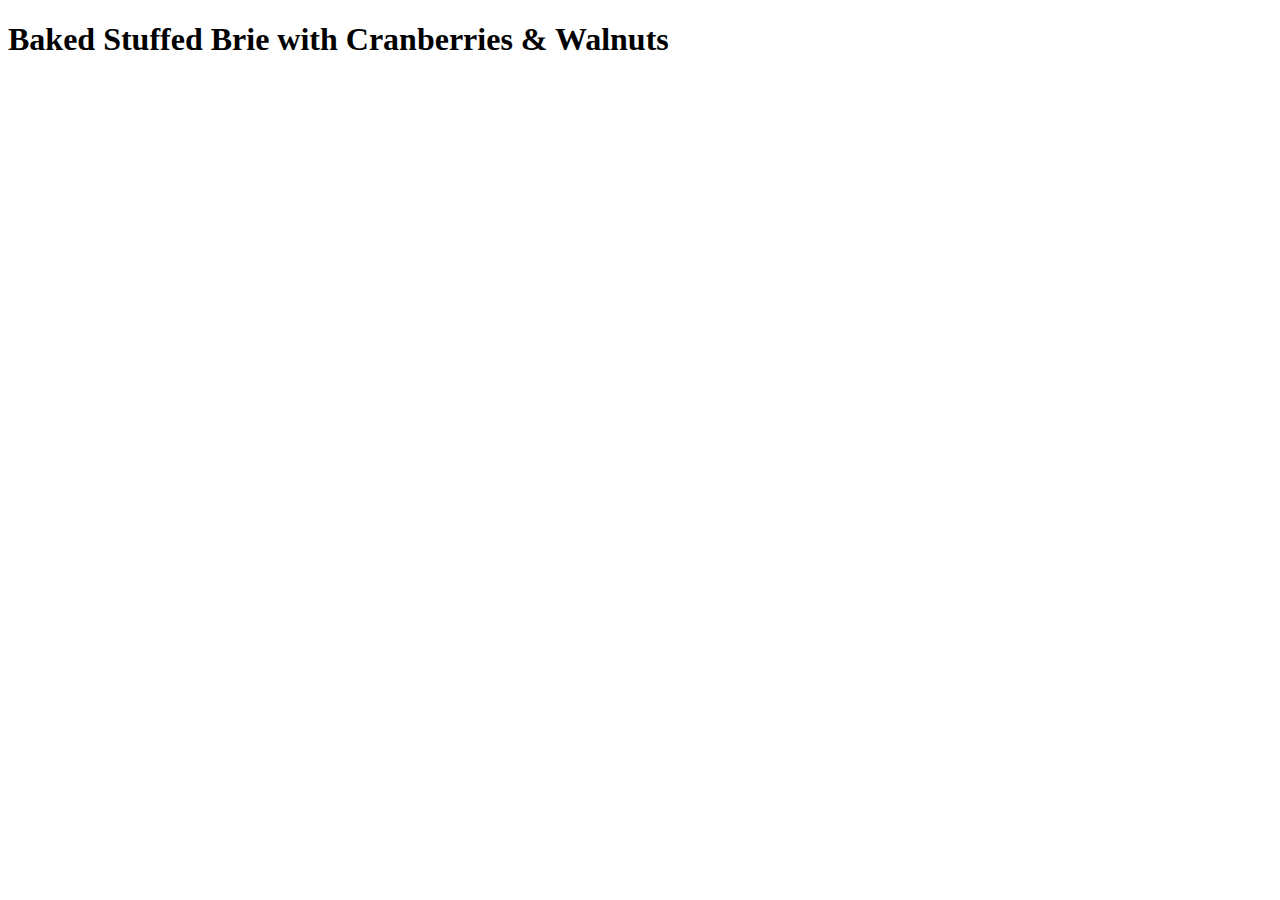
==== recipes/baked_brie.html @ 6686968e "Add recipe file to the website" ====
<!DOCTYPE html>
<html>
  <head>
    <meta charset="utf-8">
    <title>Odin Recipes | Christmas Baked Brie</title>
  </head>
  <body>
    <h1>
      Baked Stuffed Brie with Cranberries & Walnuts
    </h1>
</html>
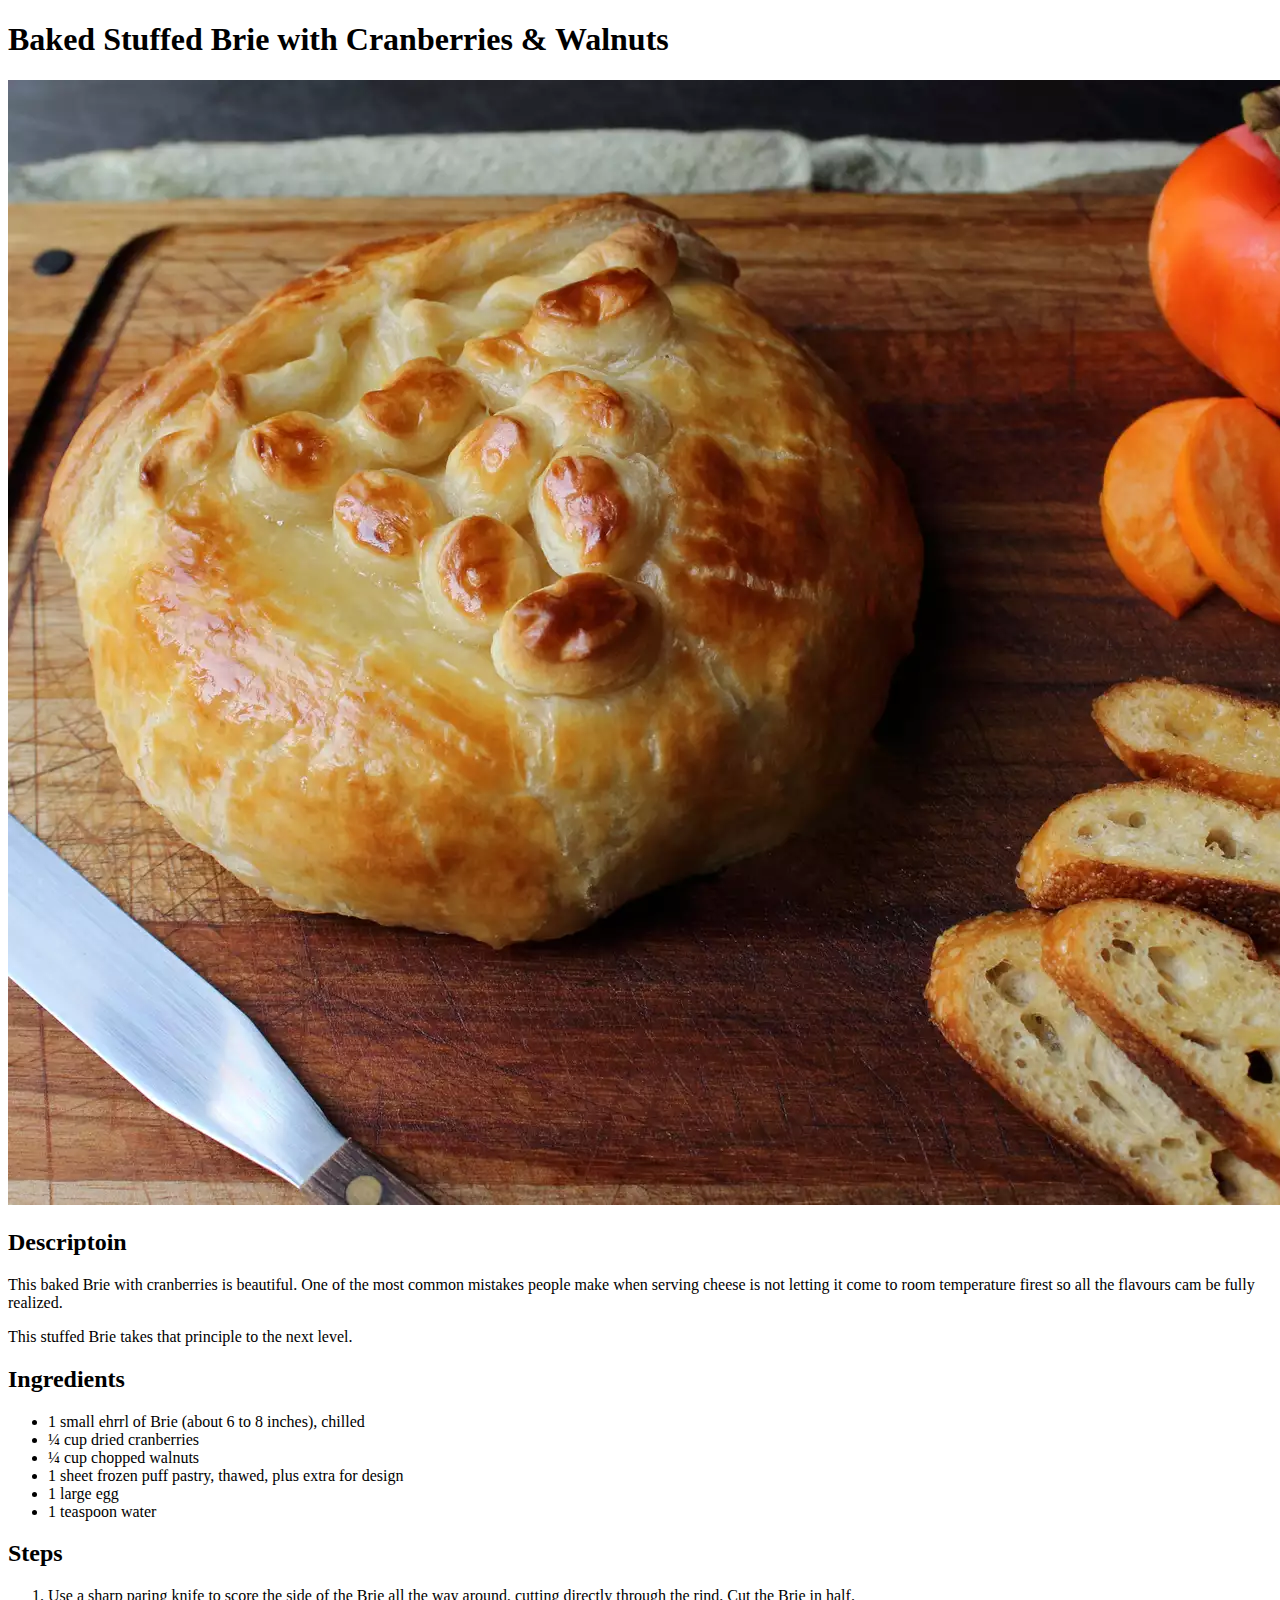
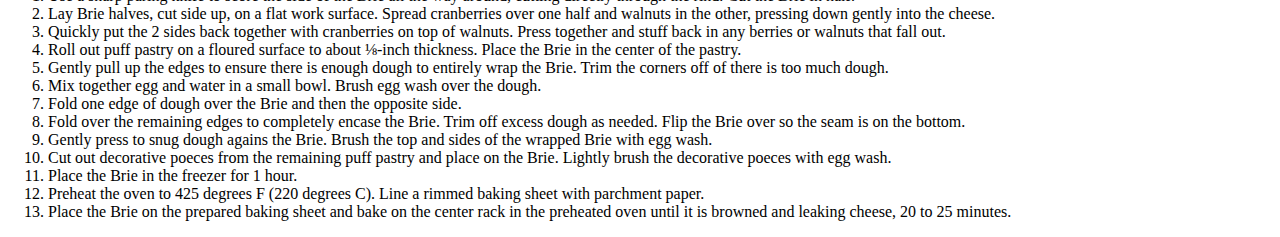
==== commit 09fa7dde: "Add the first recipe with associated image" ====
--- a/recipes/baked_brie.html
+++ b/recipes/baked_brie.html
@@ -8,4 +8,35 @@
     <h1>
       Baked Stuffed Brie with Cranberries & Walnuts
     </h1>
+    <img src="../img/baked_brie_finished.jpg" alt="The finished baked brie displayed on a wooden board">
+    <h2>Descriptoin</h2>
+    <p>This baked Brie with cranberries is beautiful. One of the most common mistakes people
+    make when serving cheese is not letting it come to room temperature firest so all the flavours cam be
+    fully realized.</p>
+    <p>This stuffed Brie takes that principle to the next level.</p>
+    <h2>Ingredients</h2>
+    <ul>
+      <li>1 small ehrrl of Brie (about 6 to 8 inches), chilled</li>
+      <li>&frac14; cup dried cranberries</li>
+      <li>&frac14; cup chopped walnuts</li>
+      <li>1 sheet frozen puff pastry, thawed, plus extra for design</li>
+      <li>1 large egg</li>
+      <li>1 teaspoon water</li>
+    </ul>
+    <h2>Steps</h2>
+    <ol>
+      <li>Use a sharp paring knife to score the side of the Brie all the way around, cutting directly through the rind. Cut the Brie in half.</li>
+      <li>Lay Brie halves, cut side up, on a flat work surface. Spread cranberries over one half and walnuts in the other, pressing down gently into the cheese.</li>
+      <li>Quickly put the 2 sides back together with cranberries on top of walnuts. Press together and stuff back in any berries or walnuts that fall out.</li>
+      <li>Roll out puff pastry on a floured surface to about &frac18;-inch thickness. Place the Brie in the center of the pastry.</li>
+      <li>Gently pull up the edges to ensure there is enough dough to entirely wrap the Brie. Trim the corners off of there is too much dough.</li>
+      <li>Mix together egg and water in a small bowl. Brush egg wash over the dough.</li>
+      <li>Fold one edge of dough over the Brie and then the opposite side.</li>
+      <li>Fold over the remaining edges to completely encase the Brie. Trim off excess dough as needed. Flip the Brie over so the seam is on the bottom.</li>
+      <li>Gently press to snug dough agains the Brie. Brush the top and sides of the wrapped Brie with egg wash.</li>
+      <li>Cut out decorative poeces from the remaining puff pastry and place on the Brie. Lightly brush the decorative poeces with egg wash.</li>
+      <li>Place the Brie in the freezer for 1 hour.</li>
+      <li>Preheat the oven to 425 degrees F (220 degrees C). Line a rimmed baking sheet with parchment paper.</li>
+      <li>Place the Brie on the prepared baking sheet and bake on the center rack in the preheated oven until it is browned and leaking cheese, 20 to 25 minutes.</li>
+    </ol>
 </html>
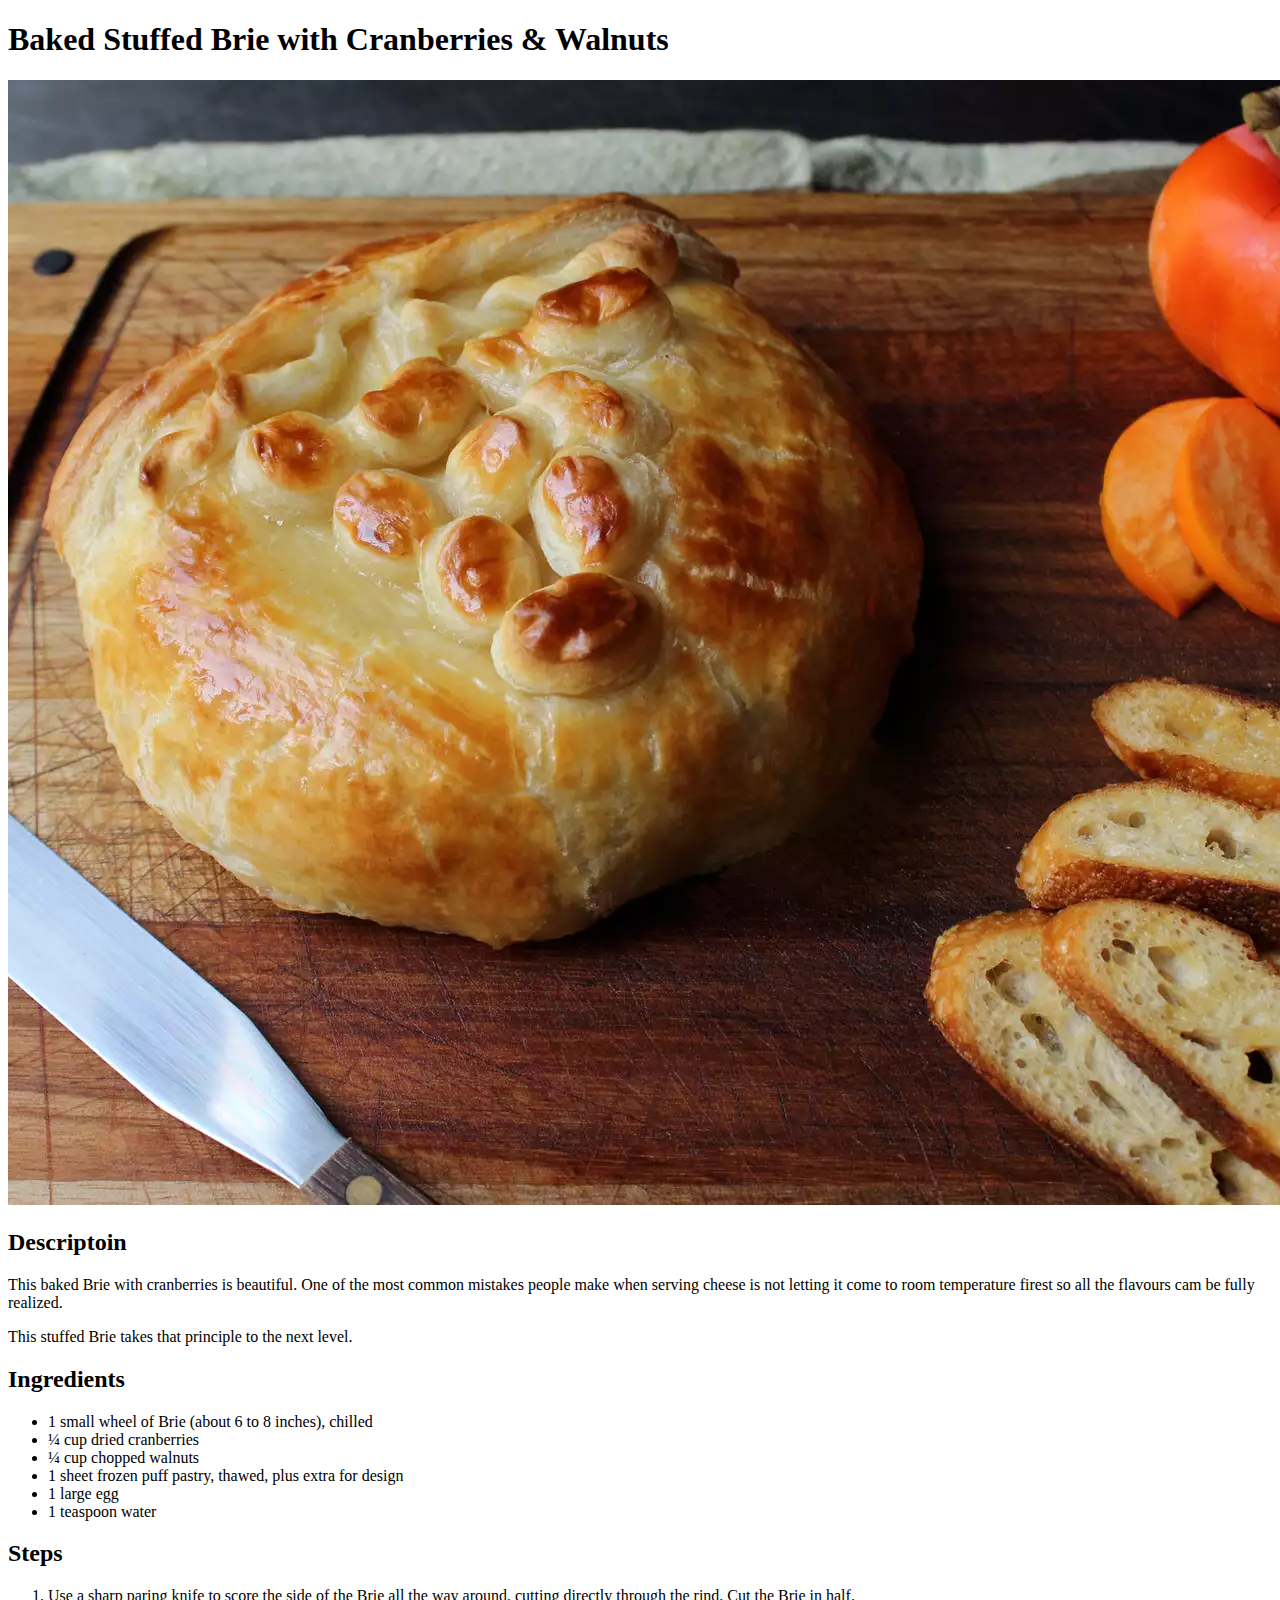
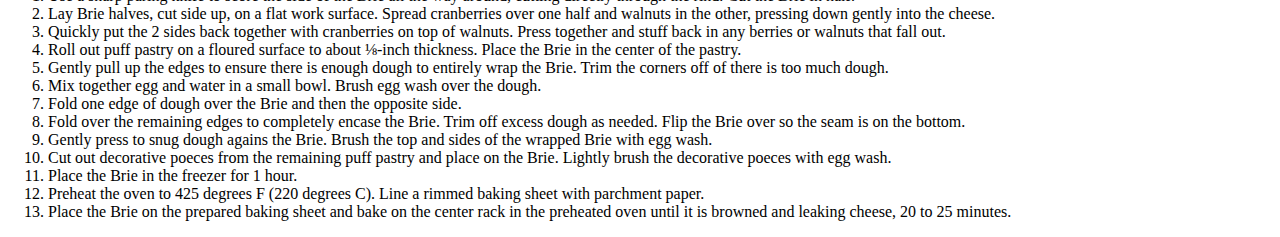
==== commit c98af77f: "Fix typo error it baked_brie.html" ====
--- a/recipes/baked_brie.html
+++ b/recipes/baked_brie.html
@@ -16,7 +16,7 @@
     <p>This stuffed Brie takes that principle to the next level.</p>
     <h2>Ingredients</h2>
     <ul>
-      <li>1 small ehrrl of Brie (about 6 to 8 inches), chilled</li>
+      <li>1 small wheel of Brie (about 6 to 8 inches), chilled</li>
       <li>&frac14; cup dried cranberries</li>
       <li>&frac14; cup chopped walnuts</li>
       <li>1 sheet frozen puff pastry, thawed, plus extra for design</li>
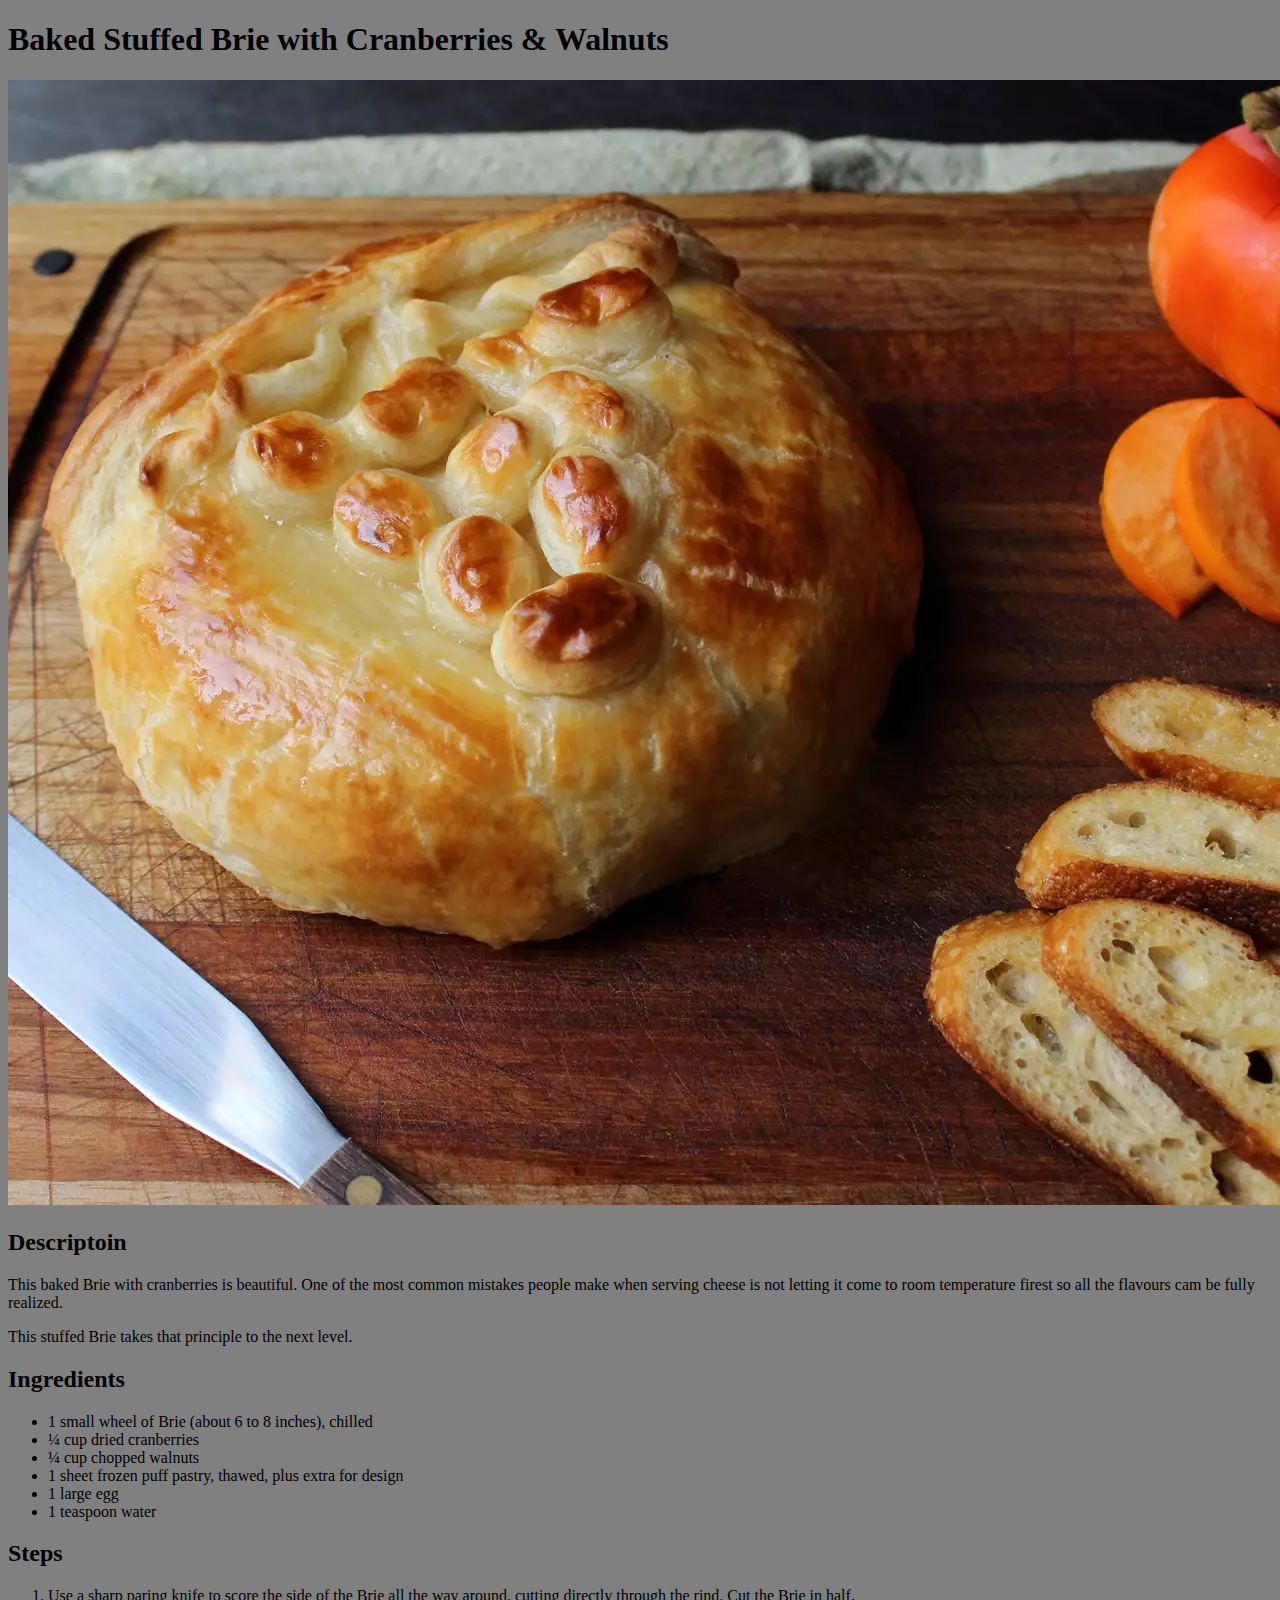
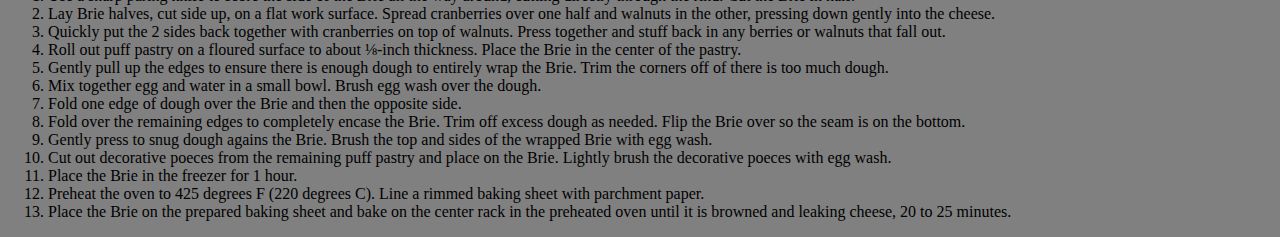
==== commit fc5c4d14: "Link the style.css file to the recipe pages" ====
--- a/recipes/baked_brie.html
+++ b/recipes/baked_brie.html
@@ -3,6 +3,7 @@
   <head>
     <meta charset="utf-8">
     <title>Odin Recipes | Christmas Baked Brie</title>
+    <link rel="stylesheet" href="../css/style.css">
   </head>
   <body>
     <h1>
--- a/css/style.css
+++ b/css/style.css
@@ -0,0 +1,3 @@
+body {
+  background-color: grey;
+}
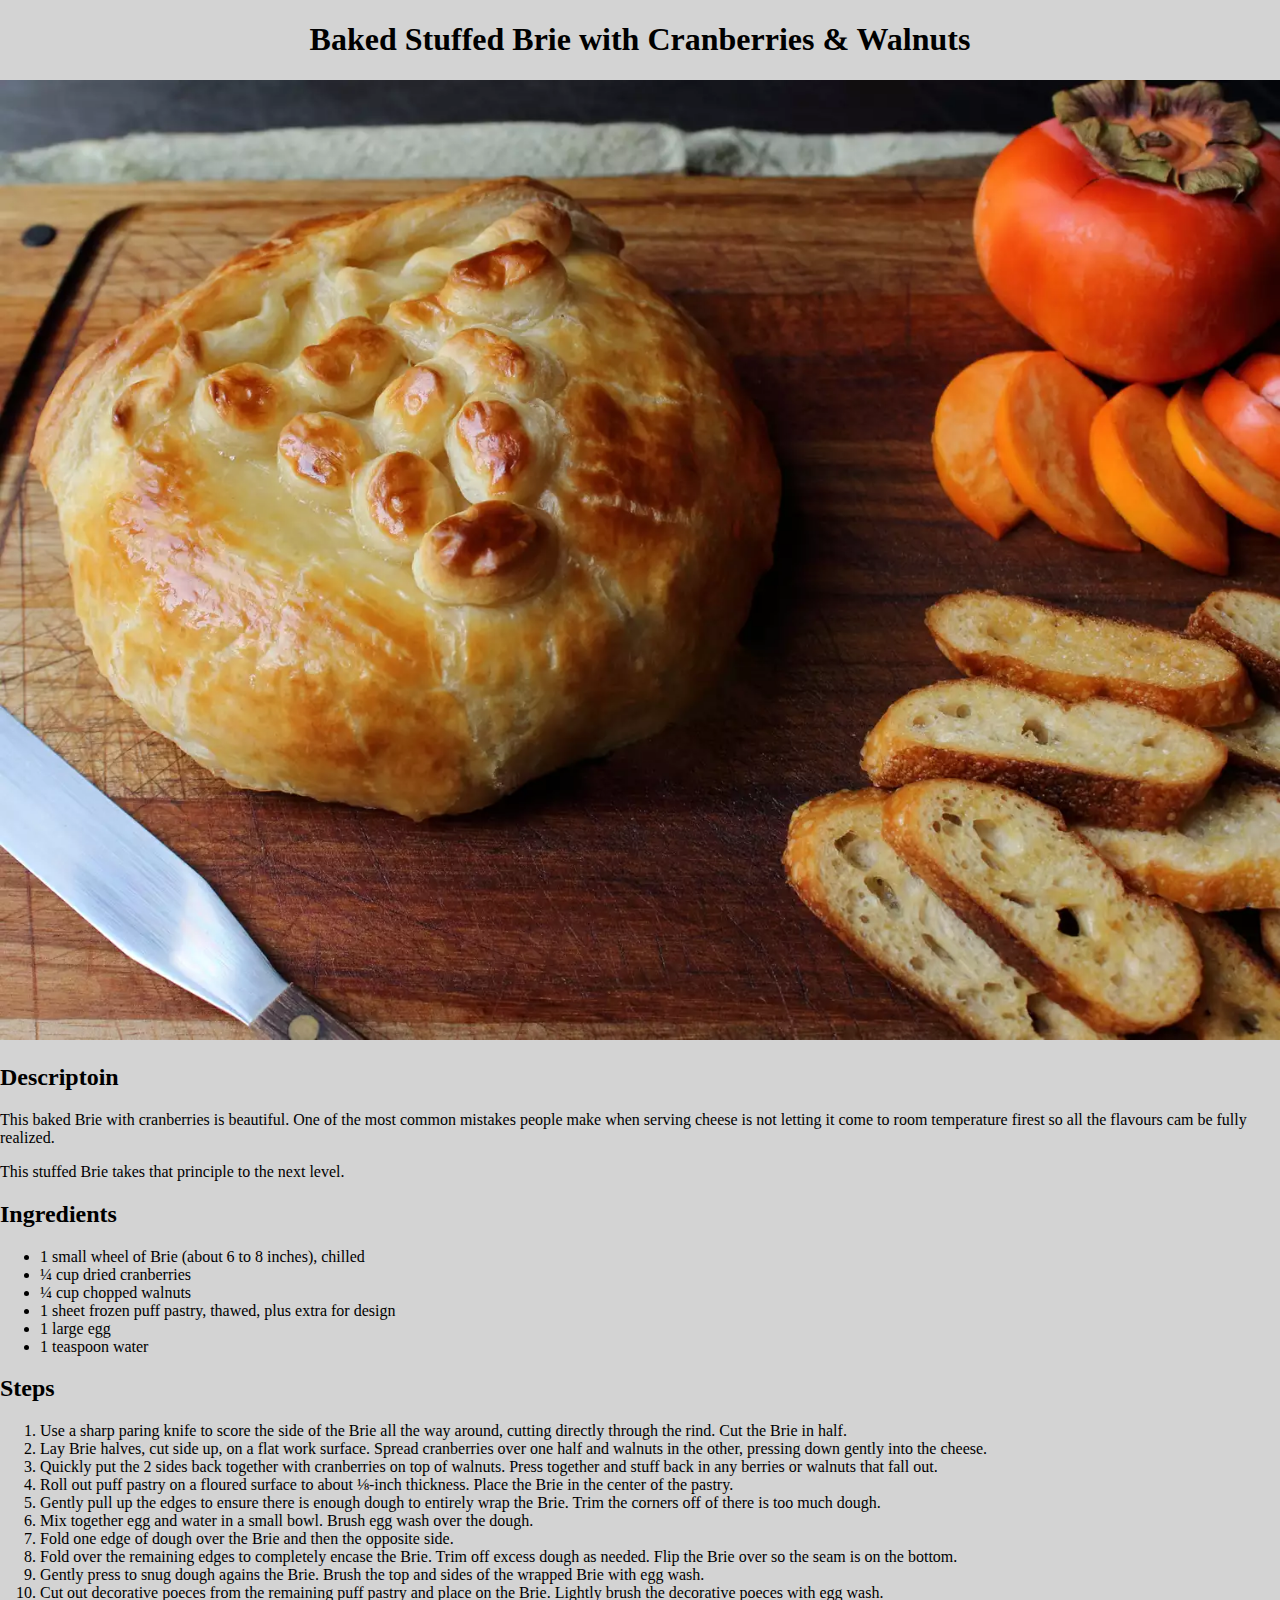
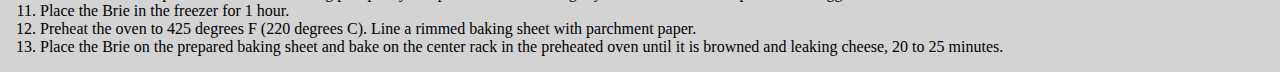
==== commit edd4c571: "Add div and styling to contain the image within the view width" ====
--- a/recipes/baked_brie.html
+++ b/recipes/baked_brie.html
@@ -9,7 +9,9 @@
     <h1>
       Baked Stuffed Brie with Cranberries & Walnuts
     </h1>
-    <img src="../img/baked_brie_finished.jpg" alt="The finished baked brie displayed on a wooden board">
+    <div>
+      <img src="../img/baked_brie_finished.jpg" alt="The finished baked brie displayed on a wooden board">
+    </div>
     <h2>Descriptoin</h2>
     <p>This baked Brie with cranberries is beautiful. One of the most common mistakes people
     make when serving cheese is not letting it come to room temperature firest so all the flavours cam be
--- a/css/style.css
+++ b/css/style.css
@@ -1,3 +1,32 @@
+* {
+  color: black;
+}
+
 body {
-  background-color: grey;
+  margin: 0px;
+  background-color: lightgrey;
+  font-family: cambria, garamond, serif;
+  max-width: 100vw;
 }
+
+h1 {
+  text-align: center;
+}
+
+nav > div {
+  text-align: center;
+  margin-bottom: 10px;
+}
+
+a {
+  text-decoration: none;
+}
+
+a:hover {
+  text-decoration: underline;
+}
+
+img {
+  width: 100%;
+  object-fit: scale-down;
+}
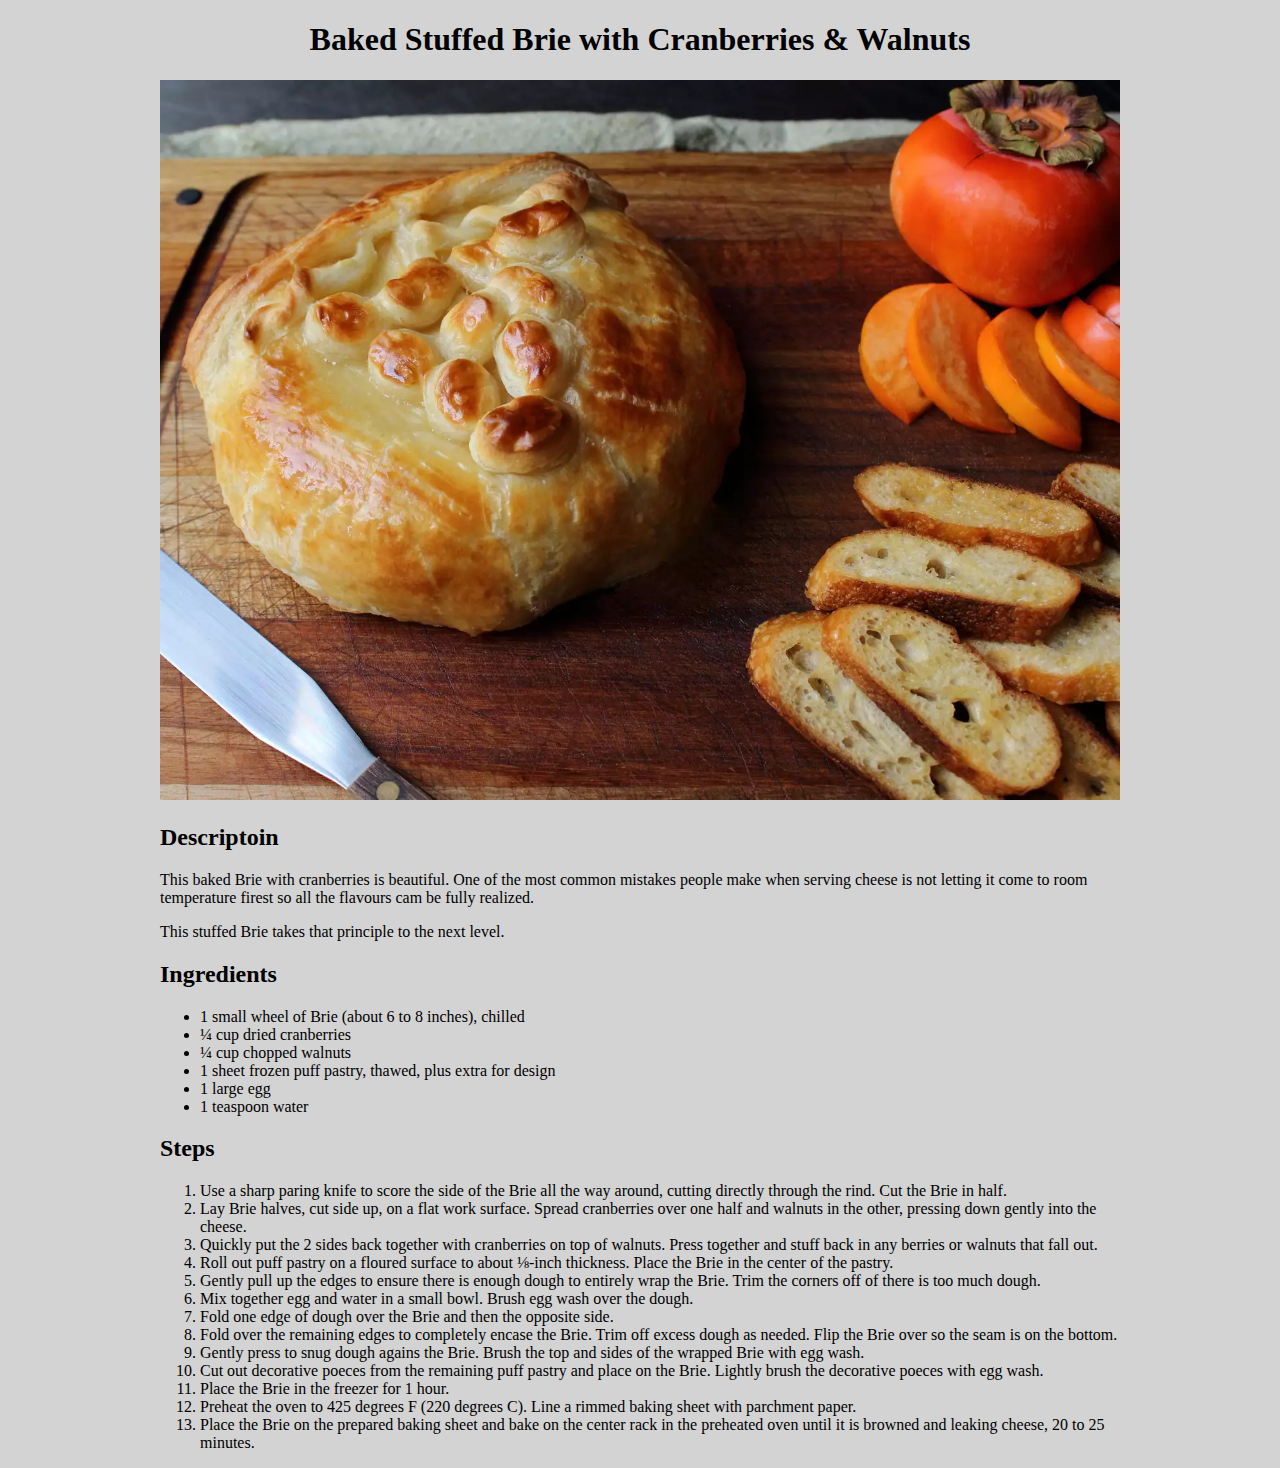
==== commit 84f1b7c7: "Add recipe-card class and wrap it round the recipe section" ====
--- a/recipes/baked_brie.html
+++ b/recipes/baked_brie.html
@@ -9,37 +9,37 @@
     <h1>
       Baked Stuffed Brie with Cranberries & Walnuts
     </h1>
-    <div>
+    <div class="recipe-card">
       <img src="../img/baked_brie_finished.jpg" alt="The finished baked brie displayed on a wooden board">
+      <h2>Descriptoin</h2>
+      <p>This baked Brie with cranberries is beautiful. One of the most common mistakes people
+      make when serving cheese is not letting it come to room temperature firest so all the flavours cam be
+      fully realized.</p>
+      <p>This stuffed Brie takes that principle to the next level.</p>
+      <h2>Ingredients</h2>
+      <ul>
+        <li>1 small wheel of Brie (about 6 to 8 inches), chilled</li>
+        <li>&frac14; cup dried cranberries</li>
+        <li>&frac14; cup chopped walnuts</li>
+        <li>1 sheet frozen puff pastry, thawed, plus extra for design</li>
+        <li>1 large egg</li>
+        <li>1 teaspoon water</li>
+      </ul>
+      <h2>Steps</h2>
+      <ol>
+        <li>Use a sharp paring knife to score the side of the Brie all the way around, cutting directly through the rind. Cut the Brie in half.</li>
+        <li>Lay Brie halves, cut side up, on a flat work surface. Spread cranberries over one half and walnuts in the other, pressing down gently into the cheese.</li>
+        <li>Quickly put the 2 sides back together with cranberries on top of walnuts. Press together and stuff back in any berries or walnuts that fall out.</li>
+        <li>Roll out puff pastry on a floured surface to about &frac18;-inch thickness. Place the Brie in the center of the pastry.</li>
+        <li>Gently pull up the edges to ensure there is enough dough to entirely wrap the Brie. Trim the corners off of there is too much dough.</li>
+        <li>Mix together egg and water in a small bowl. Brush egg wash over the dough.</li>
+        <li>Fold one edge of dough over the Brie and then the opposite side.</li>
+        <li>Fold over the remaining edges to completely encase the Brie. Trim off excess dough as needed. Flip the Brie over so the seam is on the bottom.</li>
+        <li>Gently press to snug dough agains the Brie. Brush the top and sides of the wrapped Brie with egg wash.</li>
+        <li>Cut out decorative poeces from the remaining puff pastry and place on the Brie. Lightly brush the decorative poeces with egg wash.</li>
+        <li>Place the Brie in the freezer for 1 hour.</li>
+        <li>Preheat the oven to 425 degrees F (220 degrees C). Line a rimmed baking sheet with parchment paper.</li>
+        <li>Place the Brie on the prepared baking sheet and bake on the center rack in the preheated oven until it is browned and leaking cheese, 20 to 25 minutes.</li>
+      </ol>
     </div>
-    <h2>Descriptoin</h2>
-    <p>This baked Brie with cranberries is beautiful. One of the most common mistakes people
-    make when serving cheese is not letting it come to room temperature firest so all the flavours cam be
-    fully realized.</p>
-    <p>This stuffed Brie takes that principle to the next level.</p>
-    <h2>Ingredients</h2>
-    <ul>
-      <li>1 small wheel of Brie (about 6 to 8 inches), chilled</li>
-      <li>&frac14; cup dried cranberries</li>
-      <li>&frac14; cup chopped walnuts</li>
-      <li>1 sheet frozen puff pastry, thawed, plus extra for design</li>
-      <li>1 large egg</li>
-      <li>1 teaspoon water</li>
-    </ul>
-    <h2>Steps</h2>
-    <ol>
-      <li>Use a sharp paring knife to score the side of the Brie all the way around, cutting directly through the rind. Cut the Brie in half.</li>
-      <li>Lay Brie halves, cut side up, on a flat work surface. Spread cranberries over one half and walnuts in the other, pressing down gently into the cheese.</li>
-      <li>Quickly put the 2 sides back together with cranberries on top of walnuts. Press together and stuff back in any berries or walnuts that fall out.</li>
-      <li>Roll out puff pastry on a floured surface to about &frac18;-inch thickness. Place the Brie in the center of the pastry.</li>
-      <li>Gently pull up the edges to ensure there is enough dough to entirely wrap the Brie. Trim the corners off of there is too much dough.</li>
-      <li>Mix together egg and water in a small bowl. Brush egg wash over the dough.</li>
-      <li>Fold one edge of dough over the Brie and then the opposite side.</li>
-      <li>Fold over the remaining edges to completely encase the Brie. Trim off excess dough as needed. Flip the Brie over so the seam is on the bottom.</li>
-      <li>Gently press to snug dough agains the Brie. Brush the top and sides of the wrapped Brie with egg wash.</li>
-      <li>Cut out decorative poeces from the remaining puff pastry and place on the Brie. Lightly brush the decorative poeces with egg wash.</li>
-      <li>Place the Brie in the freezer for 1 hour.</li>
-      <li>Preheat the oven to 425 degrees F (220 degrees C). Line a rimmed baking sheet with parchment paper.</li>
-      <li>Place the Brie on the prepared baking sheet and bake on the center rack in the preheated oven until it is browned and leaking cheese, 20 to 25 minutes.</li>
-    </ol>
 </html>
--- a/css/style.css
+++ b/css/style.css
@@ -30,3 +30,8 @@
   width: 100%;
   object-fit: scale-down;
 }
+
+.recipe-card {
+  width: 75%;
+  margin: 0 auto;
+}
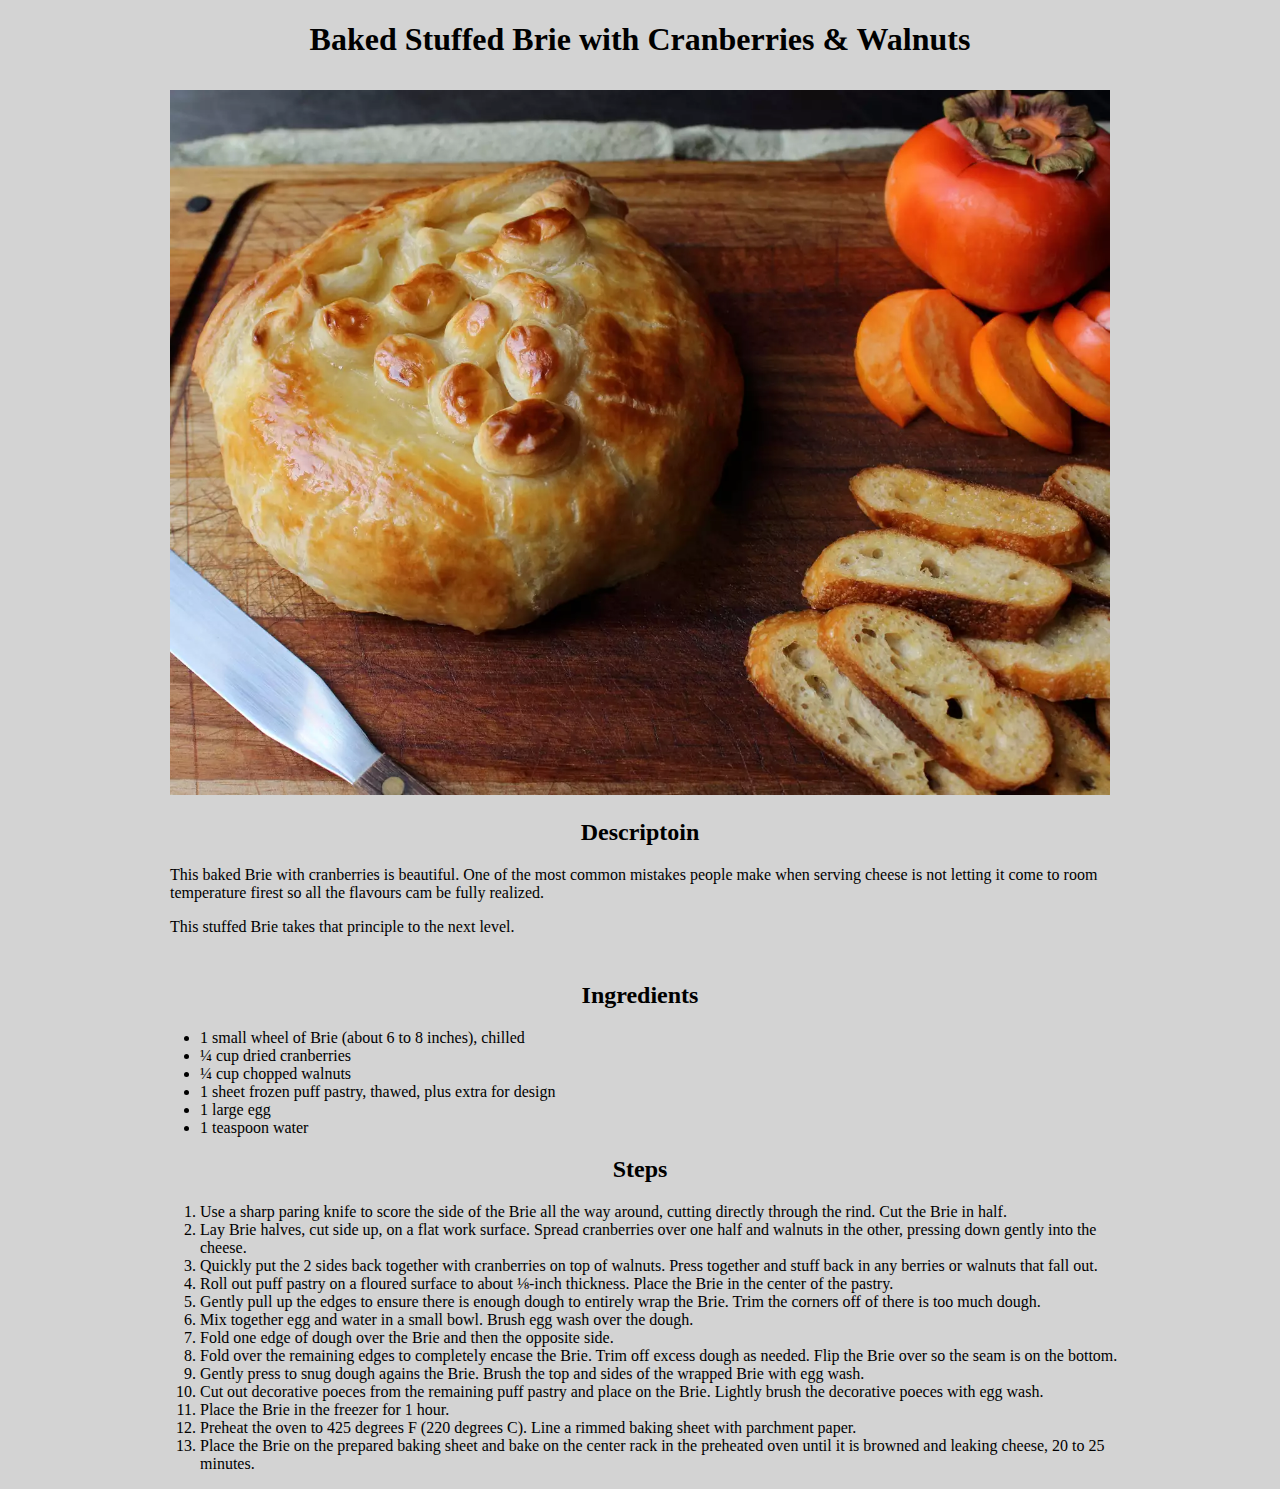
==== commit 35bdeabe: "Add summary section to recipe card and ad some styling" ====
--- a/recipes/baked_brie.html
+++ b/recipes/baked_brie.html
@@ -10,12 +10,14 @@
       Baked Stuffed Brie with Cranberries & Walnuts
     </h1>
     <div class="recipe-card">
-      <img src="../img/baked_brie_finished.jpg" alt="The finished baked brie displayed on a wooden board">
-      <h2>Descriptoin</h2>
-      <p>This baked Brie with cranberries is beautiful. One of the most common mistakes people
-      make when serving cheese is not letting it come to room temperature firest so all the flavours cam be
-      fully realized.</p>
-      <p>This stuffed Brie takes that principle to the next level.</p>
+      <div class="recipe-summary">
+        <img src="../img/baked_brie_finished.jpg" alt="The finished baked brie displayed on a wooden board">
+        <h2>Descriptoin</h2>
+        <p>This baked Brie with cranberries is beautiful. One of the most common mistakes people
+        make when serving cheese is not letting it come to room temperature firest so all the flavours cam be
+        fully realized.</p>
+        <p>This stuffed Brie takes that principle to the next level.</p>
+      </div>
       <h2>Ingredients</h2>
       <ul>
         <li>1 small wheel of Brie (about 6 to 8 inches), chilled</li>
--- a/css/style.css
+++ b/css/style.css
@@ -9,7 +9,7 @@
   max-width: 100vw;
 }
 
-h1 {
+h1, h2 {
   text-align: center;
 }
 
@@ -35,3 +35,8 @@
   width: 75%;
   margin: 0 auto;
 }
+
+.recipe-summary {
+  padding: 10px;
+}
+
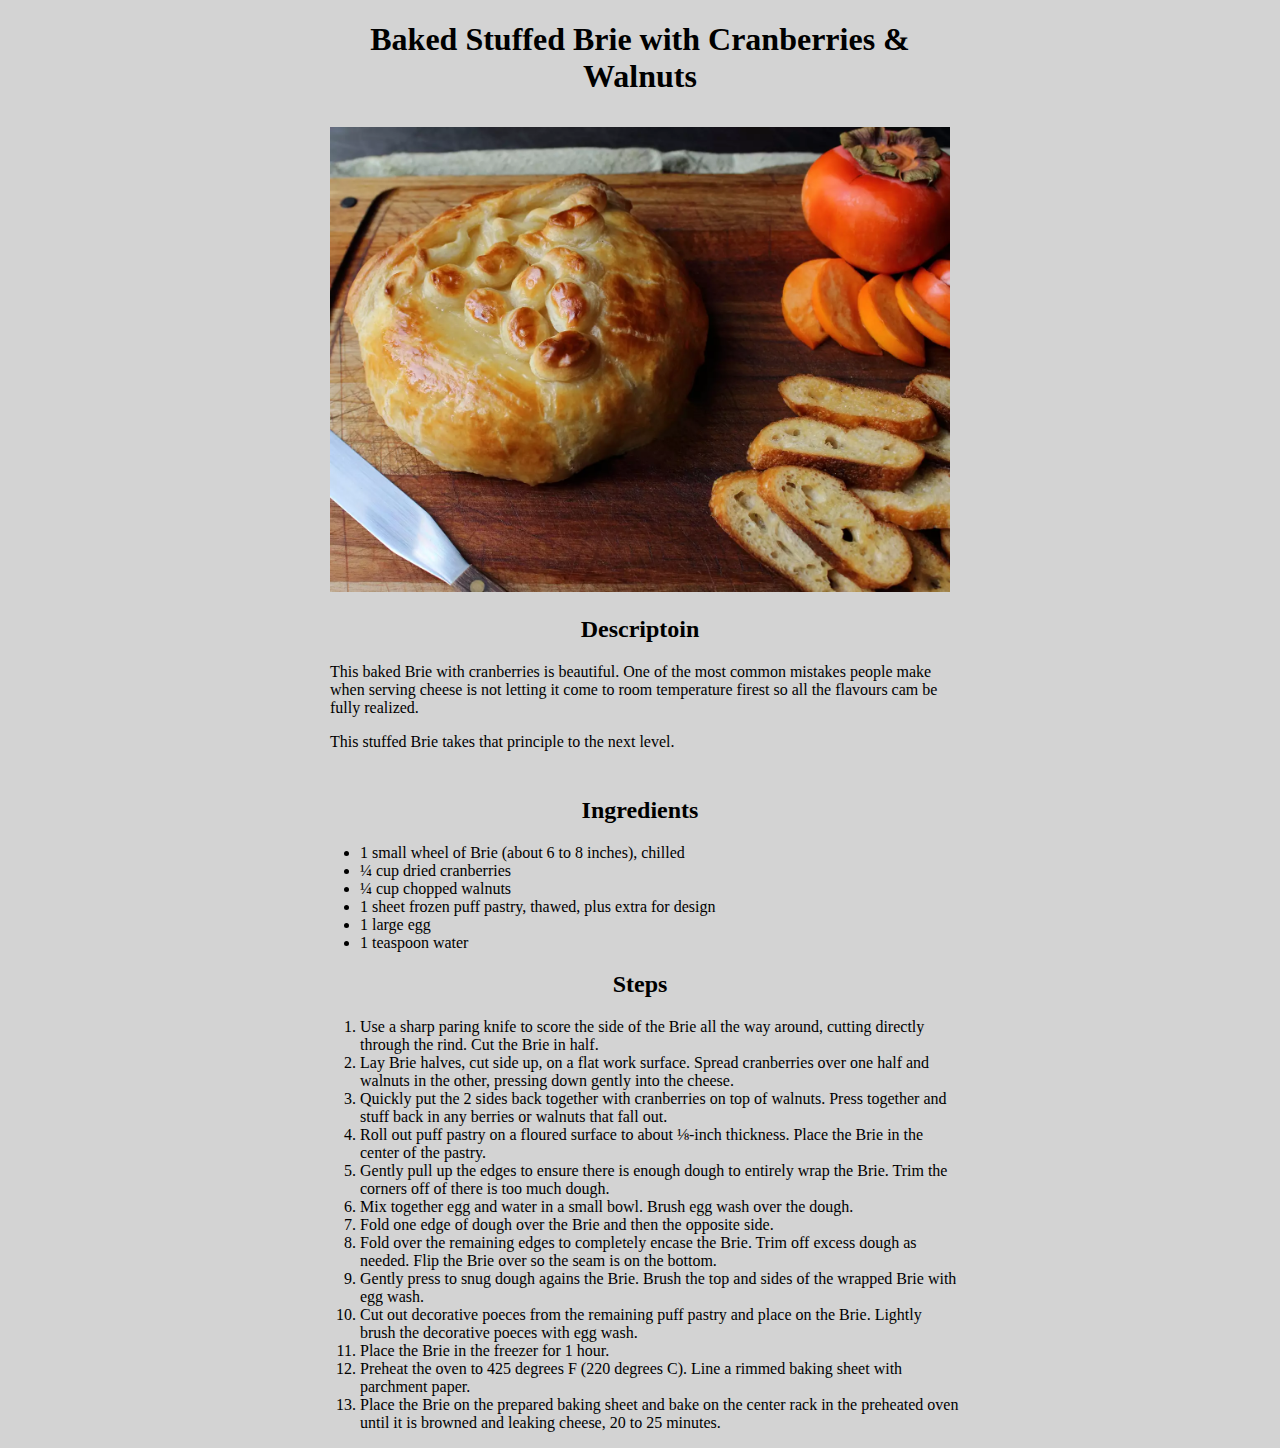
==== commit faf1e170: "Include the h1 element inside the responsive container" ====
--- a/recipes/baked_brie.html
+++ b/recipes/baked_brie.html
@@ -6,10 +6,10 @@
     <link rel="stylesheet" href="../css/style.css">
   </head>
   <body>
-    <h1>
-      Baked Stuffed Brie with Cranberries & Walnuts
-    </h1>
     <div class="recipe-card">
+      <h1>
+        Baked Stuffed Brie with Cranberries & Walnuts
+      </h1>
       <div class="recipe-summary">
         <img src="../img/baked_brie_finished.jpg" alt="The finished baked brie displayed on a wooden board">
         <h2>Descriptoin</h2>
--- a/css/style.css
+++ b/css/style.css
@@ -31,9 +31,18 @@
   object-fit: scale-down;
 }
 
+
 .recipe-card {
-  width: 75%;
+  max-width: 100%;
   margin: 0 auto;
+}
+
+@media screen and (min-width: 600px) {
+  .recipe-card {
+    max-width: 50%;
+    min-width: 600px;
+    margin: 0 auto;
+  }
 }
 
 .recipe-summary {
